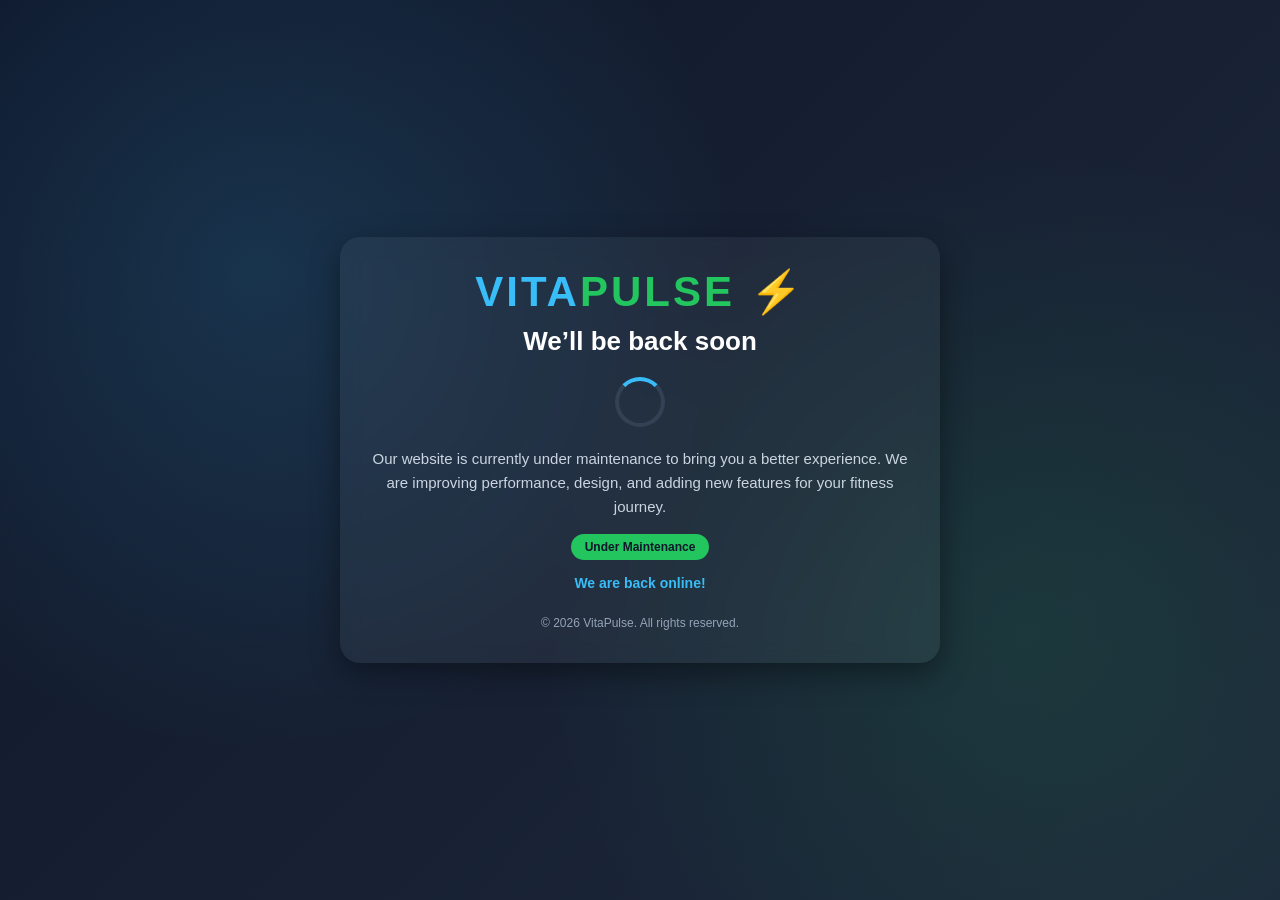
==== index.html @ 86f6414e "Rename testing.html to index.html" ====
<!DOCTYPE html>
<html lang="en">
<head>
  <meta charset="UTF-8" />
  <meta name="viewport" content="width=device-width, initial-scale=1.0" />
  <title>VitaPulse - Under Maintenance</title>

  <style>
    * {
      margin: 0;
      padding: 0;
      box-sizing: border-box;
    }

    body {
      font-family: Arial, sans-serif;
      background: linear-gradient(135deg, #0f172a, #1e293b);
      color: #ffffff;
      display: flex;
      justify-content: center;
      align-items: center;
      height: 100vh;
      text-align: center;
      overflow: hidden;
      position: relative;
    }

    /* Soft glowing background effect */
    body::before {
      content: "";
      position: absolute;
      inset: 0;
      background: radial-gradient(circle at 20% 30%, rgba(56,189,248,0.15), transparent 40%),
                  radial-gradient(circle at 80% 70%, rgba(34,197,94,0.12), transparent 40%);
      animation: moveGlow 8s ease-in-out infinite alternate;
      z-index: 0;
    }

    @keyframes moveGlow {
      from { transform: scale(1); }
      to { transform: scale(1.2); }
    }

    .container {
      position: relative;
      z-index: 1;
      max-width: 600px;
      padding: 30px;
      background: rgba(255, 255, 255, 0.05);
      border-radius: 20px;
      box-shadow: 0 10px 30px rgba(0,0,0,0.4);
      backdrop-filter: blur(10px);
    }

    .logo {
      font-size: 42px;
      font-weight: 800;
      margin-bottom: 10px;
      color: #38bdf8;
      letter-spacing: 3px;
      text-transform: uppercase;
    }

    .logo span {
      color: #22c55e;
    }

    h1 {
      font-size: 26px;
      margin-bottom: 10px;
    }

    p {
      font-size: 15px;
      color: #cbd5e1;
      line-height: 1.6;
      margin-top: 10px;
    }

    .loader {
      margin: 20px auto;
      border: 4px solid #334155;
      border-top: 4px solid #38bdf8;
      border-radius: 50%;
      width: 50px;
      height: 50px;
      animation: spin 1s linear infinite;
    }

    @keyframes spin {
      0% { transform: rotate(0deg); }
      100% { transform: rotate(360deg); }
    }

    .badge {
      display: inline-block;
      margin-top: 15px;
      padding: 6px 14px;
      background: #22c55e;
      border-radius: 20px;
      font-size: 12px;
      color: #0f172a;
      font-weight: bold;
    }

    #countdown {
      margin-top: 12px;
      color: #38bdf8;
      font-weight: bold;
      font-size: 14px;
    }

    .footer {
      margin-top: 20px;
      font-size: 12px;
      color: #94a3b8;
    }

    /* Mobile responsive */
    @media (max-width: 600px) {
      .container {
        margin: 20px;
        padding: 20px;
      }

      h1 {
        font-size: 20px;
      }

      .logo {
        font-size: 34px;
      }
    }
  </style>
</head>

<body>

  <div class="container">

    <div class="logo">Vita<span>Pulse</span> ⚡</div>

    <h1>We’ll be back soon</h1>

    <div class="loader"></div>

    <p>
      Our website is currently under maintenance to bring you a better experience.
      We are improving performance, design, and adding new features for your fitness journey.
    </p>

    <div class="badge">Under Maintenance</div>

    <p id="countdown"></p>

    <p class="footer">
      © 2026 VitaPulse. All rights reserved.
    </p>

  </div>

  <script>
    // Countdown (change date if needed)
    const targetDate = new Date("2026-05-01T00:00:00").getTime();

    const countdown = setInterval(() => {
      const now = new Date().getTime();
      const diff = targetDate - now;

      const days = Math.floor(diff / (1000 * 60 * 60 * 24));
      const hours = Math.floor((diff % (1000 * 60 * 60 * 24)) / (1000*60*60));
      const mins = Math.floor((diff % (1000 * 60 * 60)) / (1000*60));

      if (diff > 0) {
        document.getElementById("countdown").innerHTML =
          `Back in ${days}d ${hours}h ${mins}m`;
      } else {
        document.getElementById("countdown").innerHTML =
          "We are back online!";
        clearInterval(countdown);
      }
    }, 1000);
  </script>

</body>
</html>
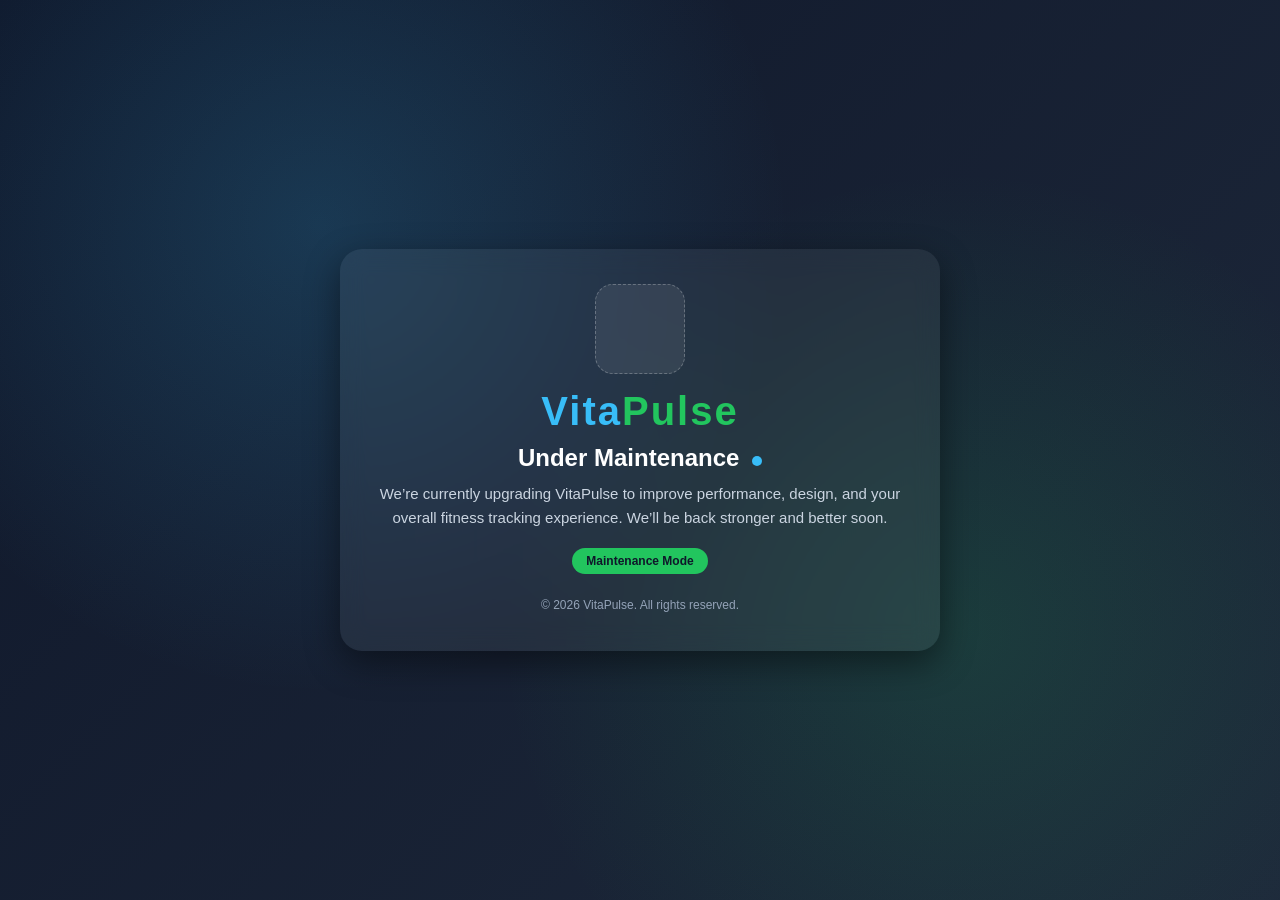
==== commit 2720584a: "Update index.html" ====
--- a/index.html
+++ b/index.html
@@ -25,18 +25,18 @@
       position: relative;
     }
 
-    /* Soft glowing background effect */
+    /* Background glow */
     body::before {
       content: "";
       position: absolute;
       inset: 0;
-      background: radial-gradient(circle at 20% 30%, rgba(56,189,248,0.15), transparent 40%),
-                  radial-gradient(circle at 80% 70%, rgba(34,197,94,0.12), transparent 40%);
-      animation: moveGlow 8s ease-in-out infinite alternate;
+      background: radial-gradient(circle at 25% 25%, rgba(56,189,248,0.18), transparent 40%),
+                  radial-gradient(circle at 75% 70%, rgba(34,197,94,0.15), transparent 40%);
+      animation: glowMove 10s ease-in-out infinite alternate;
       z-index: 0;
     }
 
-    @keyframes moveGlow {
+    @keyframes glowMove {
       from { transform: scale(1); }
       to { transform: scale(1.2); }
     }
@@ -45,28 +45,47 @@
       position: relative;
       z-index: 1;
       max-width: 600px;
-      padding: 30px;
-      background: rgba(255, 255, 255, 0.05);
-      border-radius: 20px;
-      box-shadow: 0 10px 30px rgba(0,0,0,0.4);
-      backdrop-filter: blur(10px);
+      padding: 35px;
+      background: rgba(255, 255, 255, 0.06);
+      border-radius: 22px;
+      box-shadow: 0 12px 35px rgba(0,0,0,0.45);
+      backdrop-filter: blur(12px);
     }
 
-    .logo {
-      font-size: 42px;
-      font-weight: 800;
-      margin-bottom: 10px;
-      color: #38bdf8;
-      letter-spacing: 3px;
-      text-transform: uppercase;
+    /* Logo area */
+    .logo-box {
+      width: 90px;
+      height: 90px;
+      margin: 0 auto 15px;
+      border-radius: 18px;
+      background: rgba(255,255,255,0.08);
+      border: 1px dashed rgba(255,255,255,0.25);
+      display: flex;
+      align-items: center;
+      justify-content: center;
+      overflow: hidden;
     }
 
-    .logo span {
+    .logo-box img {
+      width: 100%;
+      height: 100%;
+      object-fit: cover;
+    }
+
+    .logo-text {
+      font-size: 40px;
+      font-weight: 800;
+      color: #38bdf8;
+      letter-spacing: 2px;
+      margin-bottom: 10px;
+    }
+
+    .logo-text span {
       color: #22c55e;
     }
 
     h1 {
-      font-size: 26px;
+      font-size: 24px;
       margin-bottom: 10px;
     }
 
@@ -77,24 +96,9 @@
       margin-top: 10px;
     }
 
-    .loader {
-      margin: 20px auto;
-      border: 4px solid #334155;
-      border-top: 4px solid #38bdf8;
-      border-radius: 50%;
-      width: 50px;
-      height: 50px;
-      animation: spin 1s linear infinite;
-    }
-
-    @keyframes spin {
-      0% { transform: rotate(0deg); }
-      100% { transform: rotate(360deg); }
-    }
-
     .badge {
       display: inline-block;
-      margin-top: 15px;
+      margin-top: 18px;
       padding: 6px 14px;
       background: #22c55e;
       border-radius: 20px;
@@ -103,32 +107,41 @@
       font-weight: bold;
     }
 
-    #countdown {
-      margin-top: 12px;
-      color: #38bdf8;
-      font-weight: bold;
-      font-size: 14px;
-    }
-
     .footer {
-      margin-top: 20px;
+      margin-top: 22px;
       font-size: 12px;
       color: #94a3b8;
     }
 
-    /* Mobile responsive */
+    /* Optional pulse animation */
+    .pulse {
+      width: 10px;
+      height: 10px;
+      background: #38bdf8;
+      border-radius: 50%;
+      display: inline-block;
+      margin-left: 6px;
+      animation: pulse 1.5s infinite;
+    }
+
+    @keyframes pulse {
+      0% { transform: scale(1); opacity: 1; }
+      50% { transform: scale(1.8); opacity: 0.5; }
+      100% { transform: scale(1); opacity: 1; }
+    }
+
     @media (max-width: 600px) {
       .container {
         margin: 20px;
-        padding: 20px;
+        padding: 25px;
       }
 
       h1 {
         font-size: 20px;
       }
 
-      .logo {
-        font-size: 34px;
+      .logo-text {
+        font-size: 32px;
       }
     }
   </style>
@@ -138,20 +151,23 @@
 
   <div class="container">
 
-    <div class="logo">Vita<span>Pulse</span> ⚡</div>
+    <!-- LOGO AREA (replace src with your image) -->
+    <div class="logo-box">
+      <!-- Put your logo image here -->
+      <!-- Example: <img src="logo.png" alt="VitaPulse Logo"> -->
+    </div>
 
-    <h1>We’ll be back soon</h1>
+    <div class="logo-text">Vita<span>Pulse</span></div>
 
-    <div class="loader"></div>
+    <h1>Under Maintenance <span class="pulse"></span></h1>
 
     <p>
-      Our website is currently under maintenance to bring you a better experience.
-      We are improving performance, design, and adding new features for your fitness journey.
+      We’re currently upgrading VitaPulse to improve performance, design,
+      and your overall fitness tracking experience.
+      We’ll be back stronger and better soon.
     </p>
 
-    <div class="badge">Under Maintenance</div>
-
-    <p id="countdown"></p>
+    <div class="badge">Maintenance Mode</div>
 
     <p class="footer">
       © 2026 VitaPulse. All rights reserved.
@@ -159,28 +175,5 @@
 
   </div>
 
-  <script>
-    // Countdown (change date if needed)
-    const targetDate = new Date("2026-05-01T00:00:00").getTime();
-
-    const countdown = setInterval(() => {
-      const now = new Date().getTime();
-      const diff = targetDate - now;
-
-      const days = Math.floor(diff / (1000 * 60 * 60 * 24));
-      const hours = Math.floor((diff % (1000 * 60 * 60 * 24)) / (1000*60*60));
-      const mins = Math.floor((diff % (1000 * 60 * 60)) / (1000*60));
-
-      if (diff > 0) {
-        document.getElementById("countdown").innerHTML =
-          `Back in ${days}d ${hours}h ${mins}m`;
-      } else {
-        document.getElementById("countdown").innerHTML =
-          "We are back online!";
-        clearInterval(countdown);
-      }
-    }, 1000);
-  </script>
-
 </body>
 </html>
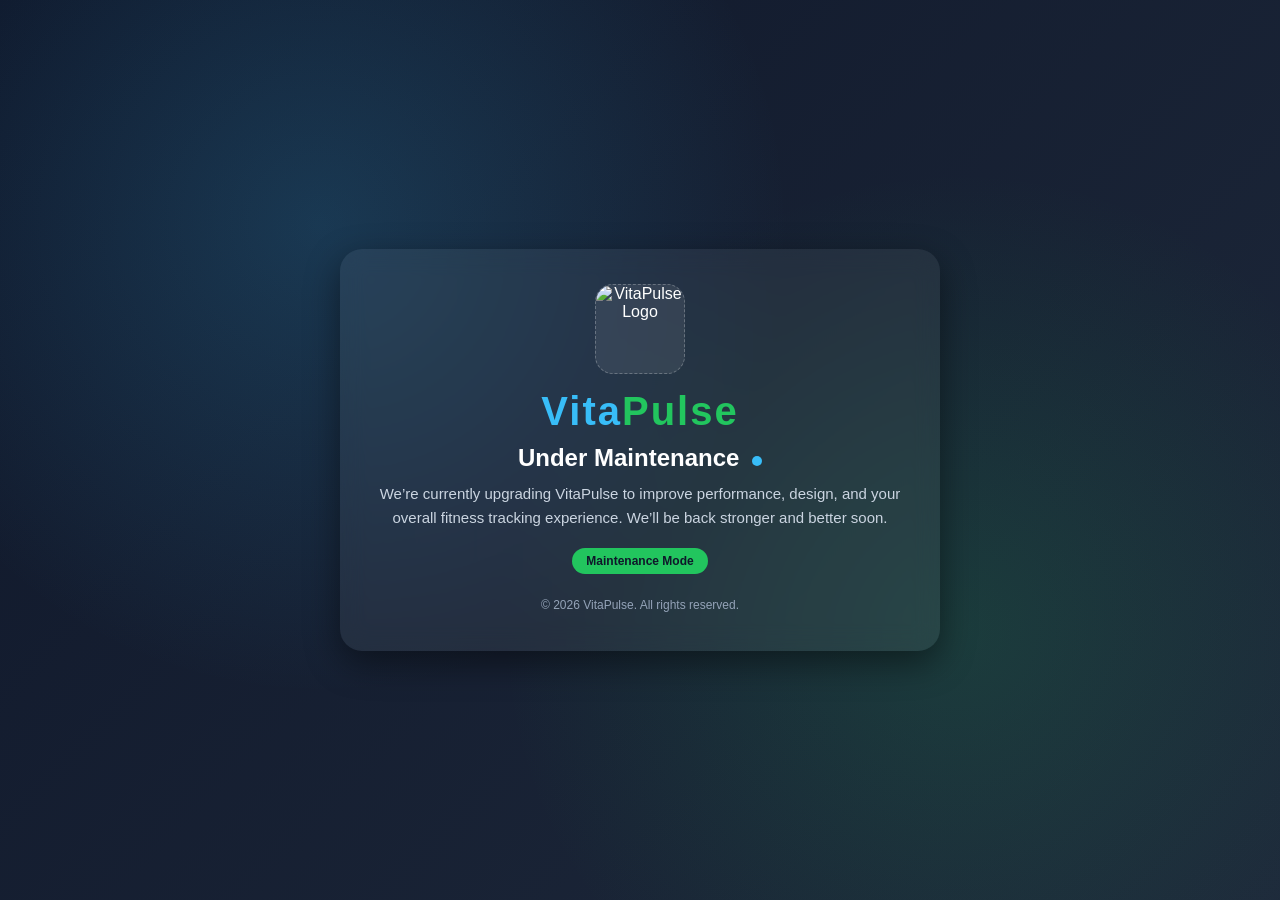
==== commit da431cb2: "Update index.html" ====
--- a/index.html
+++ b/index.html
@@ -151,12 +151,9 @@
 
   <div class="container">
 
-    <!-- LOGO AREA (replace src with your image) -->
-    <div class="logo-box">
-      <!-- Put your logo image here -->
-      <!-- Example: <img src="logo.png" alt="VitaPulse Logo"> -->
-    </div>
-
+<div class="logo-box">
+  <img src="" alt="VitaPulse Logo">
+</div>
     <div class="logo-text">Vita<span>Pulse</span></div>
 
     <h1>Under Maintenance <span class="pulse"></span></h1>
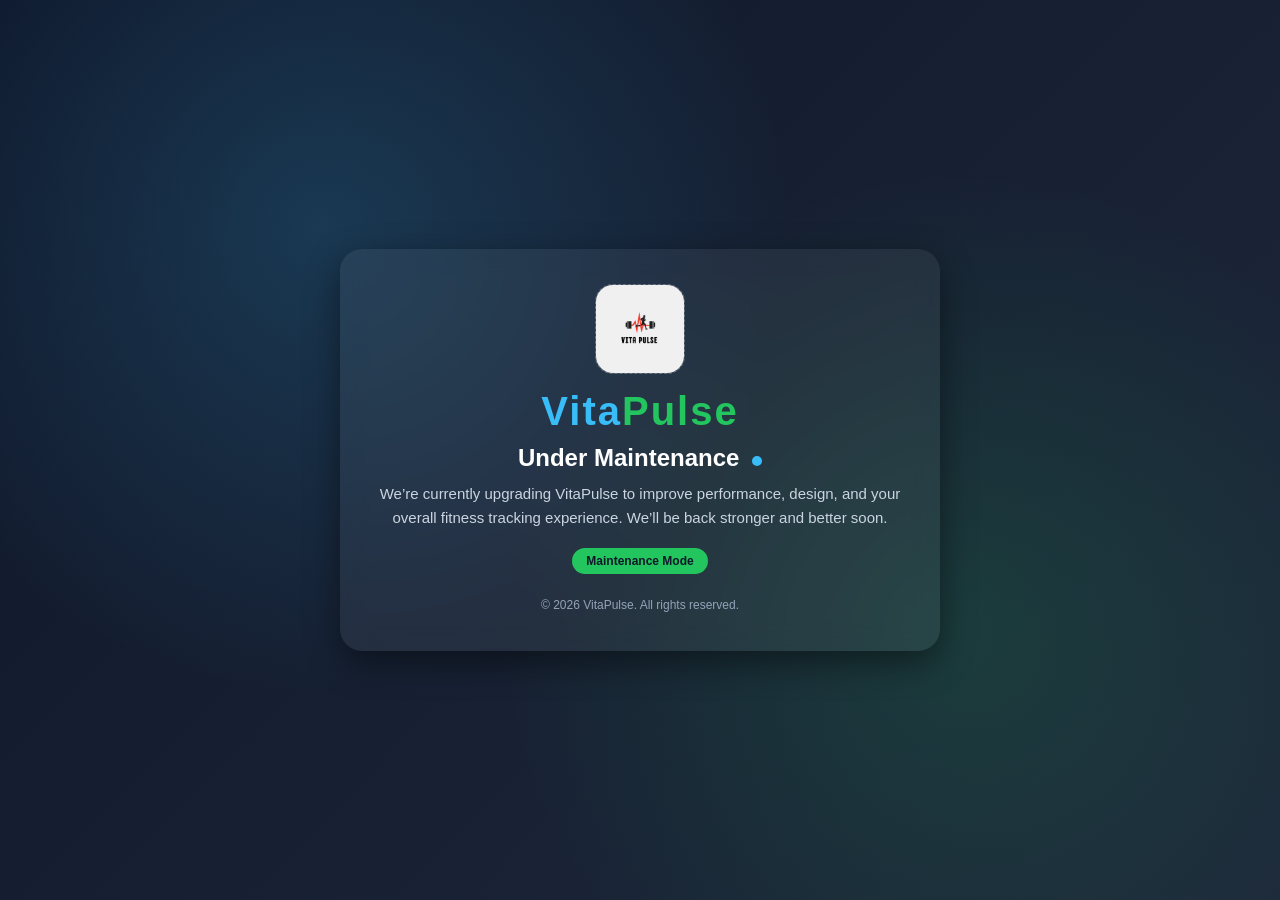
==== commit 2178157b: "Update index.html" ====
--- a/index.html
+++ b/index.html
@@ -152,7 +152,7 @@
   <div class="container">
 
 <div class="logo-box">
-  <img src="" alt="VitaPulse Logo">
+  <img src="Vita pulse.png" alt="VitaPulse Logo">
 </div>
     <div class="logo-text">Vita<span>Pulse</span></div>
 
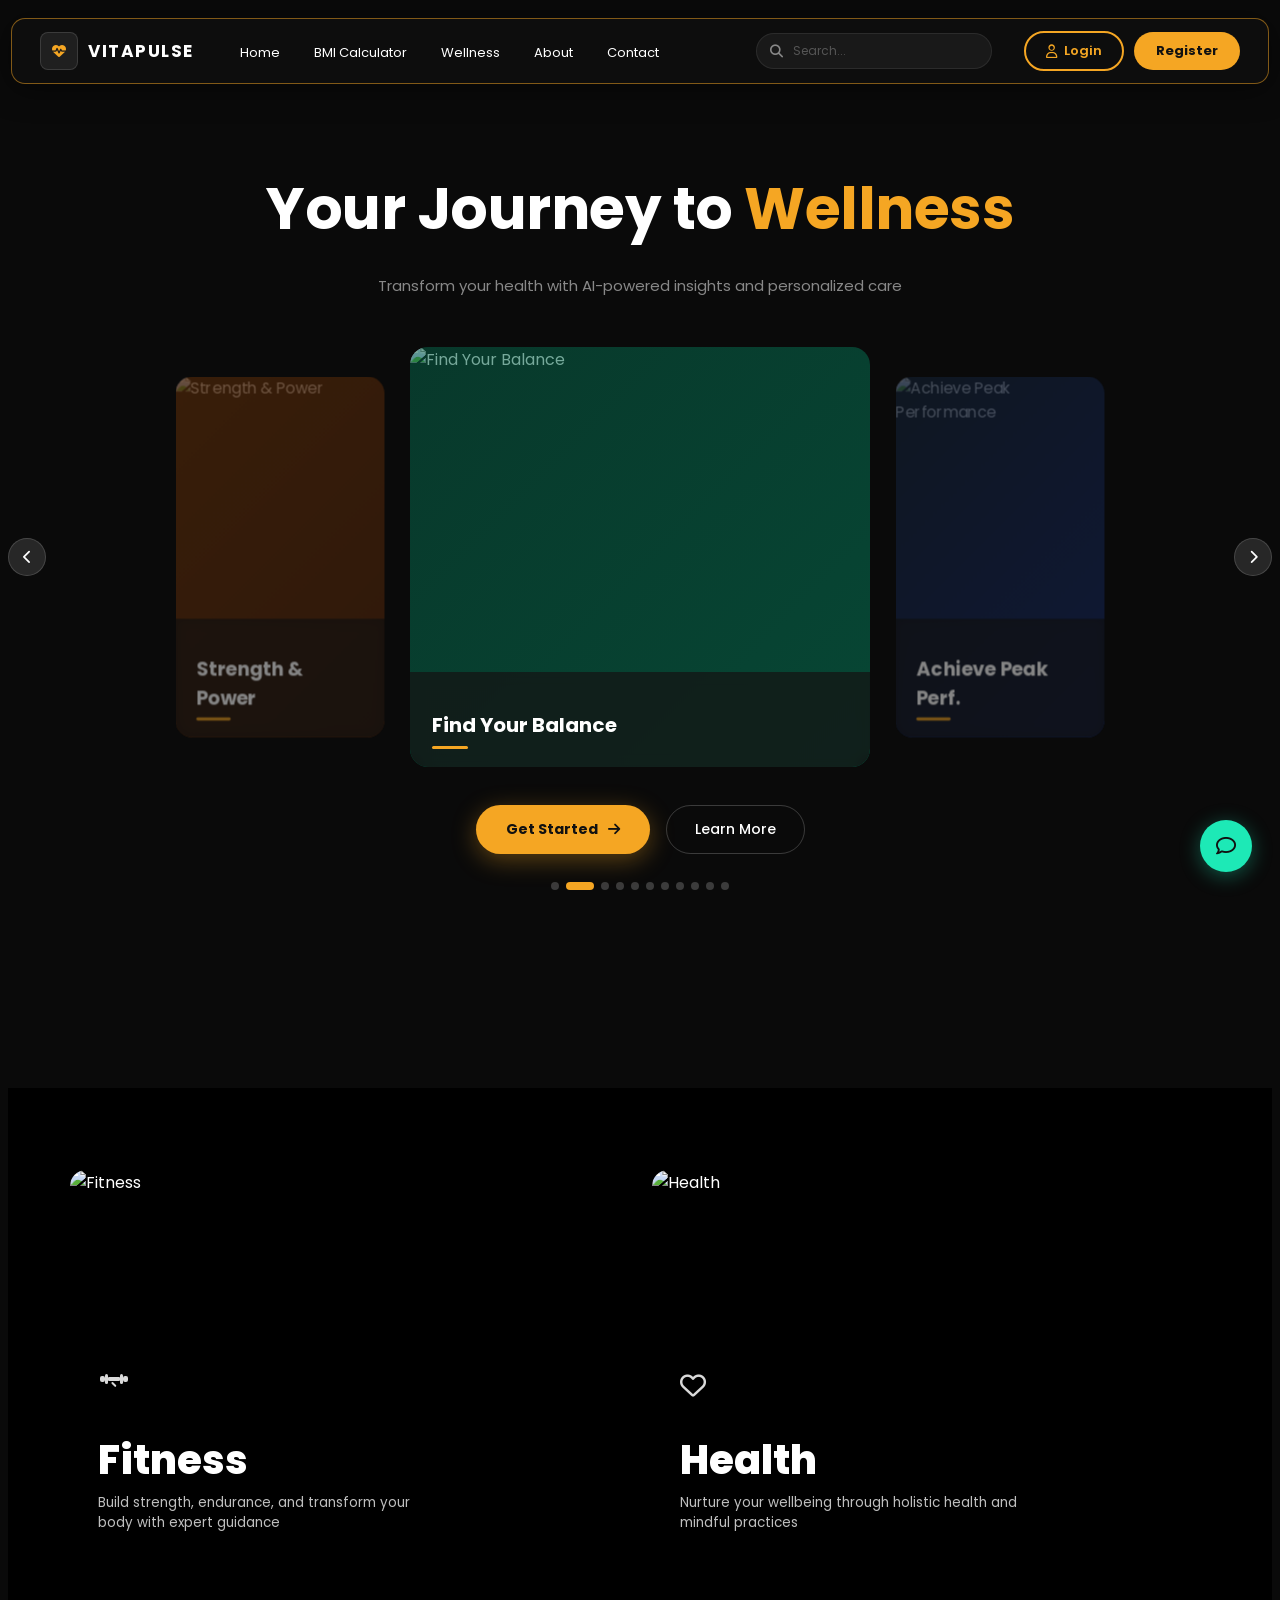
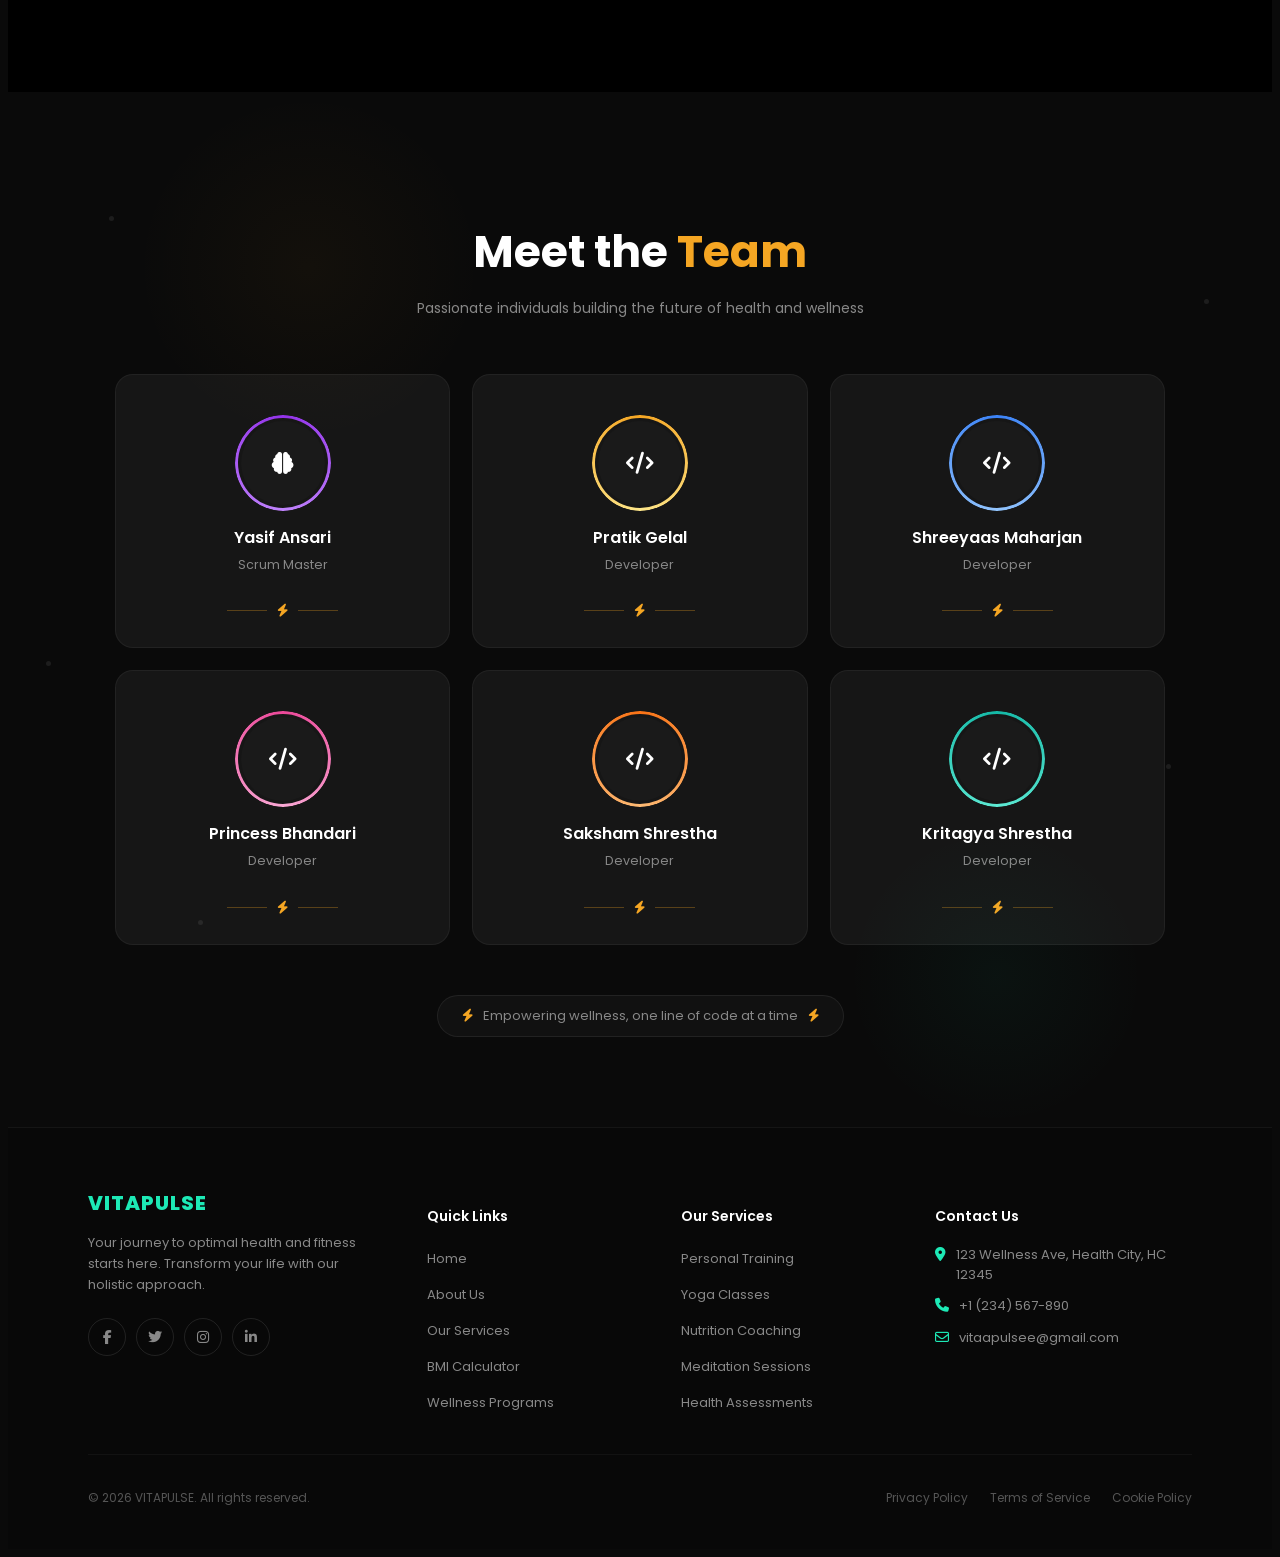
==== commit 40b373f7: "Add files via upload front end" ====
--- a/index.html
+++ b/index.html
@@ -1,176 +1,1677 @@
 <!DOCTYPE html>
 <html lang="en">
+
 <head>
-  <meta charset="UTF-8" />
-  <meta name="viewport" content="width=device-width, initial-scale=1.0" />
-  <title>VitaPulse - Under Maintenance</title>
-
-  <style>
-    * {
-      margin: 0;
-      padding: 0;
-      box-sizing: border-box;
-    }
-
-    body {
-      font-family: Arial, sans-serif;
-      background: linear-gradient(135deg, #0f172a, #1e293b);
-      color: #ffffff;
-      display: flex;
-      justify-content: center;
-      align-items: center;
-      height: 100vh;
-      text-align: center;
-      overflow: hidden;
-      position: relative;
-    }
-
-    /* Background glow */
-    body::before {
-      content: "";
-      position: absolute;
-      inset: 0;
-      background: radial-gradient(circle at 25% 25%, rgba(56,189,248,0.18), transparent 40%),
-                  radial-gradient(circle at 75% 70%, rgba(34,197,94,0.15), transparent 40%);
-      animation: glowMove 10s ease-in-out infinite alternate;
-      z-index: 0;
-    }
-
-    @keyframes glowMove {
-      from { transform: scale(1); }
-      to { transform: scale(1.2); }
-    }
-
-    .container {
-      position: relative;
-      z-index: 1;
-      max-width: 600px;
-      padding: 35px;
-      background: rgba(255, 255, 255, 0.06);
-      border-radius: 22px;
-      box-shadow: 0 12px 35px rgba(0,0,0,0.45);
-      backdrop-filter: blur(12px);
-    }
-
-    /* Logo area */
-    .logo-box {
-      width: 90px;
-      height: 90px;
-      margin: 0 auto 15px;
-      border-radius: 18px;
-      background: rgba(255,255,255,0.08);
-      border: 1px dashed rgba(255,255,255,0.25);
-      display: flex;
-      align-items: center;
-      justify-content: center;
-      overflow: hidden;
-    }
-
-    .logo-box img {
-      width: 100%;
-      height: 100%;
-      object-fit: cover;
-    }
-
-    .logo-text {
-      font-size: 40px;
-      font-weight: 800;
-      color: #38bdf8;
-      letter-spacing: 2px;
-      margin-bottom: 10px;
-    }
-
-    .logo-text span {
-      color: #22c55e;
-    }
-
-    h1 {
-      font-size: 24px;
-      margin-bottom: 10px;
-    }
-
-    p {
-      font-size: 15px;
-      color: #cbd5e1;
-      line-height: 1.6;
-      margin-top: 10px;
-    }
-
-    .badge {
-      display: inline-block;
-      margin-top: 18px;
-      padding: 6px 14px;
-      background: #22c55e;
-      border-radius: 20px;
-      font-size: 12px;
-      color: #0f172a;
-      font-weight: bold;
-    }
-
-    .footer {
-      margin-top: 22px;
-      font-size: 12px;
-      color: #94a3b8;
-    }
-
-    /* Optional pulse animation */
-    .pulse {
-      width: 10px;
-      height: 10px;
-      background: #38bdf8;
-      border-radius: 50%;
-      display: inline-block;
-      margin-left: 6px;
-      animation: pulse 1.5s infinite;
-    }
-
-    @keyframes pulse {
-      0% { transform: scale(1); opacity: 1; }
-      50% { transform: scale(1.8); opacity: 0.5; }
-      100% { transform: scale(1); opacity: 1; }
-    }
-
-    @media (max-width: 600px) {
-      .container {
-        margin: 20px;
-        padding: 25px;
-      }
-
-      h1 {
-        font-size: 20px;
-      }
-
-      .logo-text {
-        font-size: 32px;
-      }
-    }
-  </style>
+    <meta charset="UTF-8">
+    <meta name="viewport" content="width=device-width, initial-scale=1.0">
+    <title>VitaPulse - Your Journey to Wellness</title>
+
+    <link rel="preconnect" href="https://fonts.googleapis.com">
+    <link rel="preconnect" href="https://fonts.gstatic.com" crossorigin>
+    <link
+        href="https://fonts.googleapis.com/css2?family=Playfair+Display:ital,wght@0,700;1,400&family=Poppins:wght@300;400;500;600;700&display=swap"
+        rel="stylesheet">
+
+    <link rel="stylesheet" href="https://cdnjs.cloudflare.com/ajax/libs/font-awesome/6.4.0/css/all.min.css">
+
+    <link rel="stylesheet" href="style.css">
+
+    <style>
+        /* ==========================================
+           HOME PAGE – SPECIFIC STYLES
+           All home-page-only styles are scoped here
+           so they don't bleed into login/register.
+           ========================================== */
+
+        /* ---------- CSS CUSTOM PROPERTIES ---------- */
+        :root {
+            --bg-primary: #0a0a0a;
+            --bg-secondary: #111111;
+            --bg-card: #161616;
+            --bg-card-hover: #1c1c1c;
+            --accent-gold: #f5a623;
+            --accent-gold-dark: #e08c00;
+            --accent-teal: #1de9b6;
+            --text-primary: #ffffff;
+            --text-muted: #888888;
+            --text-dim: #555555;
+            --border-subtle: rgba(255, 255, 255, 0.06);
+            --nav-border: rgba(245, 166, 35, 0.5);
+            --radius-card: 18px;
+            --radius-btn: 50px;
+        }
+
+        /* ---------- GLOBAL RESET FOR HOME ---------- */
+        html {
+            scroll-behavior: smooth;
+        }
+
+        body.home-body {
+            background-color: var(--bg-primary);
+            color: var(--text-primary);
+            font-family: 'Poppins', sans-serif;
+            overflow-x: hidden;
+        }
+
+        /* ==========================================
+           NAVBAR
+           Fixed top navigation with golden border
+           ========================================== */
+        .navbar {
+            position: fixed;
+            top: 18px;
+            left: 50%;
+            transform: translateX(-50%);
+            width: calc(100% - 80px);
+            max-width: 1300px;
+            background: rgba(15, 15, 15, 0.92);
+            backdrop-filter: blur(14px);
+            -webkit-backdrop-filter: blur(14px);
+            border: 1px solid var(--nav-border);
+            border-radius: 14px;
+            padding: 12px 28px;
+            display: flex;
+            align-items: center;
+            gap: 32px;
+            z-index: 1000;
+            box-shadow: 0 4px 30px rgba(0, 0, 0, 0.5);
+        }
+
+        /* Brand logo block */
+        .nav-brand {
+            display: flex;
+            align-items: center;
+            gap: 10px;
+            text-decoration: none;
+            color: var(--text-primary);
+            flex-shrink: 0;
+        }
+
+        /* Small square logo icon */
+        .nav-logo-icon {
+            width: 36px;
+            height: 36px;
+            background: rgba(255, 255, 255, 0.08);
+            border: 1px solid rgba(255, 255, 255, 0.12);
+            border-radius: 8px;
+            display: flex;
+            align-items: center;
+            justify-content: center;
+            font-size: 14px;
+            color: var(--accent-gold);
+        }
+
+        .nav-brand-name {
+            font-size: 17px;
+            font-weight: 700;
+            letter-spacing: 1.5px;
+            text-transform: uppercase;
+        }
+
+        /* Navigation links list */
+        .nav-links {
+            display: flex;
+            align-items: center;
+            gap: 6px;
+            list-style: none;
+            margin: 0;
+            padding: 0;
+            flex: 1;
+        }
+
+        .nav-links a {
+            color: var(--text-primary);
+            text-decoration: none;
+            font-size: 13px;
+            font-weight: 400;
+            padding: 7px 14px;
+            border-radius: 8px;
+            transition: background 0.2s ease, color 0.2s ease;
+            white-space: nowrap;
+        }
+
+        .nav-links a:hover {
+            background: rgba(255, 255, 255, 0.06);
+        }
+
+        .nav-links a.active {
+            color: var(--text-primary);
+        }
+
+        /* Search bar in navbar */
+        .nav-search {
+            position: relative;
+            flex-shrink: 0;
+        }
+
+        .nav-search i {
+            position: absolute;
+            left: 14px;
+            top: 50%;
+            transform: translateY(-50%);
+            color: var(--text-muted);
+            font-size: 13px;
+        }
+
+        .nav-search input {
+            background: rgba(255, 255, 255, 0.05);
+            border: 1px solid rgba(255, 255, 255, 0.08);
+            border-radius: 50px;
+            padding: 8px 18px 8px 36px;
+            color: var(--text-primary);
+            font-size: 12px;
+            font-family: 'Poppins', sans-serif;
+            width: 180px;
+            outline: none;
+            transition: border-color 0.2s ease;
+        }
+
+        .nav-search input::placeholder {
+            color: var(--text-dim);
+        }
+
+        .nav-search input:focus {
+            border-color: rgba(255, 255, 255, 0.2);
+        }
+
+        /* Right-side auth buttons group */
+        .nav-actions {
+            display: flex;
+            align-items: center;
+            gap: 10px;
+            flex-shrink: 0;
+        }
+
+        /* Login button - outlined gold style */
+        .btn-login {
+            display: flex;
+            align-items: center;
+            gap: 7px;
+            background: transparent;
+            border: 2px solid var(--accent-gold);
+            color: var(--accent-gold);
+            padding: 8px 20px;
+            border-radius: var(--radius-btn);
+            font-size: 13px;
+            font-weight: 600;
+            text-decoration: none;
+            font-family: 'Poppins', sans-serif;
+            transition: background 0.2s ease, color 0.2s ease;
+            cursor: pointer;
+        }
+
+        .btn-login:hover {
+            background: rgba(245, 166, 35, 0.1);
+        }
+
+        /* Register button - solid gold fill */
+        .btn-register {
+            display: flex;
+            align-items: center;
+            background: var(--accent-gold);
+            color: #111111;
+            padding: 9px 22px;
+            border-radius: var(--radius-btn);
+            font-size: 13px;
+            font-weight: 700;
+            text-decoration: none;
+            transition: background 0.2s ease, transform 0.15s ease;
+        }
+
+        .btn-register:hover {
+            background: #f0b030;
+            transform: scale(1.03);
+        }
+
+        /* User avatar circle icon */
+        .nav-avatar {
+            width: 36px;
+            height: 36px;
+            border-radius: 50%;
+            border: 2px solid var(--accent-gold);
+            display: flex;
+            align-items: center;
+            justify-content: center;
+            color: var(--accent-gold);
+            font-size: 15px;
+            cursor: pointer;
+            transition: background 0.2s ease;
+        }
+
+        .nav-avatar:hover {
+            background: rgba(245, 166, 35, 0.1);
+        }
+
+        /* ==========================================
+           HERO SECTION
+           Full-viewport-height area with big
+           headline + 3-card carousel
+           ========================================== */
+        .hero-section {
+            min-height: 100vh;
+            display: flex;
+            flex-direction: column;
+            align-items: center;
+            padding-top: 120px;
+            padding-bottom: 60px;
+            background: var(--bg-primary);
+            position: relative;
+        }
+
+        /* Hero headline text block */
+        .hero-title {
+            font-size: clamp(36px, 5vw, 58px);
+            font-weight: 700;
+            text-align: center;
+            line-height: 1.15;
+            margin-bottom: 16px;
+            letter-spacing: -0.5px;
+        }
+
+        /* "Wellness" word in golden colour */
+        .hero-title .highlight {
+            color: var(--accent-gold);
+        }
+
+        .hero-subtitle {
+            font-size: 15px;
+            color: var(--text-muted);
+            text-align: center;
+            margin-bottom: 50px;
+            font-weight: 400;
+        }
+
+        /* ---- CAROUSEL WRAPPER ---- */
+        .carousel-wrapper {
+            width: 100%;
+            max-width: 1300px;
+            position: relative;
+            display: flex;
+            align-items: center;
+            justify-content: center;
+            padding: 0 20px;
+            overflow: hidden;
+        }
+
+        /* The sliding track holding all cards */
+        .carousel-track {
+            display: flex;
+            align-items: center;
+            gap: 20px;
+            transition: transform 0.5s cubic-bezier(0.25, 0.46, 0.45, 0.94);
+            width: 100%;
+            justify-content: center;
+        }
+
+        /* Individual carousel slide card */
+        .carousel-card {
+            position: relative;
+            border-radius: var(--radius-card);
+            overflow: hidden;
+            cursor: pointer;
+            transition: transform 0.4s ease, box-shadow 0.4s ease, opacity 0.4s ease;
+            flex-shrink: 0;
+        }
+
+        /* Active/centre card – large */
+        .carousel-card.active {
+            width: 460px;
+            height: 420px;
+            opacity: 1;
+            transform: scale(1);
+            z-index: 3;
+        }
+
+        /* Side cards – smaller and dimmed */
+        .carousel-card.side {
+            width: 220px;
+            height: 380px;
+            opacity: 0.5;
+            transform: scale(0.95);
+            z-index: 1;
+        }
+
+        /* Card background image fills the whole card */
+        .carousel-card img {
+            width: 100%;
+            height: 100%;
+            object-fit: cover;
+            display: block;
+        }
+
+        /* Colour tint overlay on each card (each slide has its own tint) */
+        .carousel-card .card-overlay {
+            position: absolute;
+            inset: 0;
+            opacity: 0.55;
+        }
+
+        /* Bottom caption bar on each slide */
+        .carousel-card .card-caption {
+            position: absolute;
+            bottom: 0;
+            left: 0;
+            right: 0;
+            background: rgba(20, 20, 20, 0.75);
+            backdrop-filter: blur(6px);
+            padding: 18px 22px;
+            border-radius: 0 0 var(--radius-card) var(--radius-card);
+        }
+
+        .carousel-card .card-caption h3 {
+            font-size: 20px;
+            font-weight: 700;
+            margin-bottom: 6px;
+        }
+
+        /* Gold underline accent beneath caption title */
+        .caption-accent {
+            width: 36px;
+            height: 3px;
+            background: var(--accent-gold);
+            border-radius: 2px;
+        }
+
+        /* Carousel prev/next arrow buttons */
+        .carousel-btn {
+            position: absolute;
+            top: 50%;
+            transform: translateY(-50%);
+            width: 38px;
+            height: 38px;
+            background: rgba(255, 255, 255, 0.12);
+            border: 1px solid rgba(255, 255, 255, 0.15);
+            border-radius: 50%;
+            display: flex;
+            align-items: center;
+            justify-content: center;
+            cursor: pointer;
+            color: #fff;
+            font-size: 14px;
+            z-index: 10;
+            transition: background 0.2s ease;
+        }
+
+        .carousel-btn:hover {
+            background: rgba(255, 255, 255, 0.22);
+        }
+
+        /* Left arrow positioned over left side-card */
+        .carousel-btn.prev {
+            left: 20px;
+        }
+
+        /* Right arrow positioned over right side-card */
+        .carousel-btn.next {
+            right: 20px;
+        }
+
+        /* CTA buttons below carousel */
+        .hero-cta {
+            display: flex;
+            gap: 16px;
+            margin-top: 38px;
+            align-items: center;
+        }
+
+        /* Primary gold CTA */
+        .btn-get-started {
+            display: flex;
+            align-items: center;
+            gap: 10px;
+            background: var(--accent-gold);
+            color: #111;
+            padding: 14px 30px;
+            border-radius: var(--radius-btn);
+            font-size: 14px;
+            font-weight: 700;
+            text-decoration: none;
+            font-family: 'Poppins', sans-serif;
+            transition: background 0.2s ease, transform 0.15s ease;
+            box-shadow: 0 6px 24px rgba(245, 166, 35, 0.35);
+        }
+
+        .btn-get-started:hover {
+            background: #f0b030;
+            transform: translateY(-2px);
+        }
+
+        /* Secondary outlined CTA */
+        .btn-learn-more {
+            display: flex;
+            align-items: center;
+            gap: 10px;
+            background: transparent;
+            color: var(--text-primary);
+            padding: 13px 28px;
+            border-radius: var(--radius-btn);
+            border: 1px solid rgba(255, 255, 255, 0.2);
+            font-size: 14px;
+            font-weight: 500;
+            text-decoration: none;
+            transition: border-color 0.2s ease, background 0.2s ease;
+        }
+
+        .btn-learn-more:hover {
+            border-color: rgba(255, 255, 255, 0.4);
+            background: rgba(255, 255, 255, 0.04);
+        }
+
+        /* Carousel dot indicator row */
+        .carousel-dots {
+            display: flex;
+            gap: 7px;
+            margin-top: 28px;
+            align-items: center;
+            justify-content: center;
+        }
+
+        .dot {
+            width: 8px;
+            height: 8px;
+            border-radius: 50%;
+            background: rgba(255, 255, 255, 0.2);
+            cursor: pointer;
+            transition: background 0.3s ease, width 0.3s ease;
+        }
+
+        /* Active dot is wider and golden */
+        .dot.active {
+            background: var(--accent-gold);
+            width: 28px;
+            border-radius: 4px;
+        }
+
+        /* ==========================================
+           CATEGORY CARDS SECTION
+           Two large image cards: Fitness & Health
+           ========================================== */
+        .category-section {
+            padding: 80px 60px;
+            background: #000000;
+        }
+
+        .category-grid {
+            display: grid;
+            grid-template-columns: 1fr 1fr;
+            gap: 20px;
+            max-width: 1200px;
+            margin: 0 auto;
+        }
+
+        /* Each category card is a tall image with overlay text */
+        .category-card {
+            position: relative;
+            border-radius: var(--radius-card);
+            overflow: hidden;
+            height: 440px;
+            cursor: pointer;
+        }
+
+        .category-card img {
+            width: 100%;
+            height: 100%;
+            object-fit: cover;
+            transition: transform 0.5s ease;
+        }
+
+        .category-card:hover img {
+            transform: scale(1.04);
+        }
+
+        /* Dark gradient overlay at the bottom of each card */
+        .category-card .cat-overlay {
+            position: absolute;
+            inset: 0;
+            background: linear-gradient(to top, rgba(0, 0, 0, 0.75) 0%, transparent 55%);
+        }
+
+        /* Text block at bottom of category card */
+        .cat-content {
+            position: absolute;
+            bottom: 28px;
+            left: 28px;
+            right: 28px;
+        }
+
+        /* Icon above the category title */
+        .cat-icon {
+            font-size: 26px;
+            color: rgba(255, 255, 255, 0.85);
+            margin-bottom: 10px;
+            display: block;
+        }
+
+        .cat-content h2 {
+            font-size: 40px;
+            font-weight: 800;
+            margin-bottom: 8px;
+            line-height: 1;
+        }
+
+        .cat-content p {
+            font-size: 13.5px;
+            color: rgba(255, 255, 255, 0.75);
+            line-height: 1.5;
+            max-width: 340px;
+        }
+
+        /* ==========================================
+           TEAM SECTION
+           6-member grid with avatar circles
+           ========================================== */
+        .team-section {
+            padding: 90px 60px;
+            background: var(--bg-primary);
+            text-align: center;
+            position: relative;
+            overflow: hidden;
+        }
+
+        /* Decorative floating dots in background */
+        .team-section::before {
+            content: '';
+            position: absolute;
+            width: 350px;
+            height: 350px;
+            background: radial-gradient(circle, rgba(245, 166, 35, 0.04) 0%, transparent 70%);
+            top: 0;
+            left: 10%;
+            pointer-events: none;
+        }
+
+        .team-section::after {
+            content: '';
+            position: absolute;
+            width: 300px;
+            height: 300px;
+            background: radial-gradient(circle, rgba(29, 233, 182, 0.04) 0%, transparent 70%);
+            bottom: 0;
+            right: 10%;
+            pointer-events: none;
+        }
+
+        /* Section heading: "Meet the Team" */
+        .section-heading {
+            font-size: clamp(28px, 4vw, 44px);
+            font-weight: 700;
+            margin-bottom: 12px;
+        }
+
+        /* "Team" word in golden colour */
+        .section-heading .gold {
+            color: var(--accent-gold);
+        }
+
+        .section-subheading {
+            font-size: 14px;
+            color: var(--text-muted);
+            margin-bottom: 55px;
+        }
+
+        /* 3-column, 2-row grid for the 6 team cards */
+        .team-grid {
+            display: grid;
+            grid-template-columns: repeat(3, 1fr);
+            gap: 22px;
+            max-width: 1050px;
+            margin: 0 auto 50px;
+        }
+
+        /* Individual team member card */
+        .team-card {
+            background: var(--bg-card);
+            border: 1px solid rgba(255, 255, 255, 0.05);
+            border-radius: var(--radius-card);
+            padding: 40px 24px 30px;
+            display: flex;
+            flex-direction: column;
+            align-items: center;
+            gap: 14px;
+            transition: border-color 0.3s ease, transform 0.3s ease;
+        }
+
+        .team-card:hover {
+            border-color: rgba(245, 166, 35, 0.2);
+            transform: translateY(-4px);
+        }
+
+        /* Circular avatar with coloured gradient border */
+        .team-avatar {
+            width: 90px;
+            height: 90px;
+            border-radius: 50%;
+            display: flex;
+            align-items: center;
+            justify-content: center;
+            font-size: 22px;
+            color: var(--text-primary);
+            border: 3px solid transparent;
+            background-clip: padding-box;
+            position: relative;
+            flex-shrink: 0;
+        }
+
+        /* Gradient ring around avatar – created via pseudo-element */
+        .team-avatar::before {
+            content: '';
+            position: absolute;
+            inset: -3px;
+            border-radius: 50%;
+            padding: 3px;
+            background: var(--avatar-gradient, conic-gradient(#f5a623, #f5a623));
+            -webkit-mask: linear-gradient(#fff 0 0) content-box, linear-gradient(#fff 0 0);
+            mask: linear-gradient(#fff 0 0) content-box, linear-gradient(#fff 0 0);
+            -webkit-mask-composite: xor;
+            mask-composite: exclude;
+        }
+
+        /* Dark fill inside the avatar ring */
+        .team-avatar .avatar-inner {
+            width: 84px;
+            height: 84px;
+            border-radius: 50%;
+            background: #1a1a1a;
+            display: flex;
+            align-items: center;
+            justify-content: center;
+            font-size: 22px;
+        }
+
+        /* Each member gets a unique gradient ring colour */
+        .avatar-purple {
+            --avatar-gradient: conic-gradient(#9333ea, #c084fc, #9333ea);
+        }
+
+        .avatar-gold {
+            --avatar-gradient: conic-gradient(#f5a623, #fde68a, #f5a623);
+        }
+
+        .avatar-blue {
+            --avatar-gradient: conic-gradient(#3b82f6, #93c5fd, #3b82f6);
+        }
+
+        .avatar-pink {
+            --avatar-gradient: conic-gradient(#ec4899, #f9a8d4, #ec4899);
+        }
+
+        .avatar-orange {
+            --avatar-gradient: conic-gradient(#f97316, #fdba74, #f97316);
+        }
+
+        .avatar-teal {
+            --avatar-gradient: conic-gradient(#14b8a6, #5eead4, #14b8a6);
+        }
+
+        .team-card h3 {
+            font-size: 16px;
+            font-weight: 600;
+            margin: 0;
+        }
+
+        .team-card .role {
+            font-size: 12.5px;
+            color: var(--text-muted);
+            margin-top: -8px;
+        }
+
+        /* Gold bolt icon + decorative lines beneath name/role */
+        .team-bolt-row {
+            display: flex;
+            align-items: center;
+            gap: 10px;
+            margin-top: 4px;
+        }
+
+        .bolt-line {
+            height: 1px;
+            width: 40px;
+            background: rgba(245, 166, 35, 0.3);
+        }
+
+        .bolt-icon {
+            color: var(--accent-gold);
+            font-size: 13px;
+        }
+
+        /* Tagline pill beneath the team grid */
+        .team-tagline {
+            display: inline-flex;
+            align-items: center;
+            gap: 10px;
+            background: rgba(255, 255, 255, 0.03);
+            border: 1px solid rgba(255, 255, 255, 0.07);
+            border-radius: 50px;
+            padding: 10px 24px;
+            font-size: 13px;
+            color: var(--text-muted);
+        }
+
+        .team-tagline .bolt-accent {
+            color: var(--accent-gold);
+        }
+
+        /* Decorative floating dots scattered in team section */
+        .dot-scatter {
+            position: absolute;
+            width: 5px;
+            height: 5px;
+            border-radius: 50%;
+            background: rgba(255, 255, 255, 0.08);
+            pointer-events: none;
+        }
+
+        /* ==========================================
+           FOOTER
+           4-column layout with links & contact
+           ========================================== */
+        .footer {
+            background: #080808;
+            border-top: 1px solid rgba(255, 255, 255, 0.05);
+            padding: 60px 80px 30px;
+        }
+
+        .footer-grid {
+            display: grid;
+            grid-template-columns: 1.4fr 1fr 1fr 1.2fr;
+            gap: 40px;
+            max-width: 1200px;
+            margin: 0 auto 40px;
+        }
+
+        /* Brand column */
+        .footer-brand-name {
+            font-size: 20px;
+            font-weight: 800;
+            color: var(--accent-teal);
+            letter-spacing: 1px;
+            margin-bottom: 14px;
+        }
+
+        .footer-brand-desc {
+            font-size: 13px;
+            color: var(--text-muted);
+            line-height: 1.65;
+            margin-bottom: 22px;
+            max-width: 280px;
+        }
+
+        /* Social icon circles row */
+        .footer-socials {
+            display: flex;
+            gap: 10px;
+        }
+
+        .social-icon {
+            width: 36px;
+            height: 36px;
+            border-radius: 50%;
+            border: 1px solid rgba(255, 255, 255, 0.1);
+            display: flex;
+            align-items: center;
+            justify-content: center;
+            color: var(--text-muted);
+            font-size: 14px;
+            text-decoration: none;
+            transition: border-color 0.2s ease, color 0.2s ease;
+        }
+
+        .social-icon:hover {
+            border-color: rgba(255, 255, 255, 0.3);
+            color: #fff;
+        }
+
+        /* Footer column headings */
+        .footer-col h4 {
+            font-size: 14px;
+            font-weight: 600;
+            margin-bottom: 18px;
+            color: var(--text-primary);
+        }
+
+        /* Footer link list */
+        .footer-col ul {
+            list-style: none;
+            padding: 0;
+            margin: 0;
+            display: flex;
+            flex-direction: column;
+            gap: 11px;
+        }
+
+        .footer-col ul a {
+            color: var(--text-muted);
+            text-decoration: none;
+            font-size: 13px;
+            transition: color 0.2s ease;
+        }
+
+        .footer-col ul a:hover {
+            color: var(--text-primary);
+        }
+
+        /* Contact column items with leading icon */
+        .contact-item {
+            display: flex;
+            align-items: flex-start;
+            gap: 10px;
+            font-size: 13px;
+            color: var(--text-muted);
+            margin-bottom: 12px;
+            line-height: 1.5;
+        }
+
+        .contact-item i {
+            color: var(--accent-teal);
+            font-size: 14px;
+            margin-top: 2px;
+            flex-shrink: 0;
+        }
+
+        /* Footer bottom bar */
+        .footer-bottom {
+            border-top: 1px solid rgba(255, 255, 255, 0.04);
+            padding-top: 22px;
+            display: flex;
+            justify-content: space-between;
+            align-items: center;
+            max-width: 1200px;
+            margin: 0 auto;
+        }
+
+        .footer-bottom p {
+            font-size: 12px;
+            color: var(--text-dim);
+        }
+
+        .footer-legal {
+            display: flex;
+            gap: 22px;
+        }
+
+        .footer-legal a {
+            font-size: 12px;
+            color: var(--text-dim);
+            text-decoration: none;
+            transition: color 0.2s ease;
+        }
+
+        .footer-legal a:hover {
+            color: var(--text-muted);
+        }
+
+        /* ==========================================
+           CHATBOT FLOATING BUTTON
+           Fixed teal circle at bottom-right
+           ========================================== */
+        .chatbot-btn {
+            position: fixed;
+            bottom: 28px;
+            right: 28px;
+            width: 52px;
+            height: 52px;
+            background: var(--accent-teal);
+            border-radius: 50%;
+            display: flex;
+            align-items: center;
+            justify-content: center;
+            color: #111;
+            font-size: 20px;
+            cursor: pointer;
+            z-index: 999;
+            box-shadow: 0 4px 20px rgba(29, 233, 182, 0.35);
+            transition: transform 0.2s ease, box-shadow 0.2s ease;
+            text-decoration: none;
+        }
+
+        .chatbot-btn:hover {
+            transform: scale(1.08);
+            box-shadow: 0 6px 28px rgba(29, 233, 182, 0.5);
+        }
+
+        /* ==========================================
+           RESPONSIVE BREAKPOINTS
+           ========================================== */
+        @media (max-width: 1024px) {
+            .navbar {
+                width: calc(100% - 40px);
+                padding: 10px 18px;
+                gap: 16px;
+            }
+
+            .nav-search {
+                display: none;
+            }
+
+            .category-grid {
+                grid-template-columns: 1fr;
+                gap: 16px;
+            }
+
+            .team-grid {
+                grid-template-columns: repeat(2, 1fr);
+            }
+
+            .footer-grid {
+                grid-template-columns: 1fr 1fr;
+                gap: 30px;
+            }
+
+            .carousel-card.active {
+                width: 340px;
+                height: 360px;
+            }
+
+            .carousel-card.side {
+                width: 160px;
+                height: 310px;
+            }
+        }
+
+        @media (max-width: 768px) {
+            .navbar {
+                top: 10px;
+            }
+
+            .nav-links {
+                display: none;
+            }
+
+            .hero-section {
+                padding-top: 100px;
+            }
+
+            .hero-title {
+                font-size: 32px;
+            }
+
+            .carousel-card.active {
+                width: 280px;
+                height: 300px;
+            }
+
+            .carousel-card.side {
+                width: 110px;
+                height: 260px;
+            }
+
+            .team-grid {
+                grid-template-columns: 1fr 1fr;
+            }
+
+            .category-section {
+                padding: 50px 20px;
+            }
+
+            .team-section {
+                padding: 60px 20px;
+            }
+
+            .footer {
+                padding: 40px 24px 24px;
+            }
+
+            .footer-grid {
+                grid-template-columns: 1fr;
+            }
+
+            .footer-bottom {
+                flex-direction: column;
+                gap: 12px;
+                text-align: center;
+            }
+        }
+
+        @media (max-width: 480px) {
+            .team-grid {
+                grid-template-columns: 1fr;
+            }
+
+            .hero-cta {
+                flex-direction: column;
+            }
+
+            .carousel-card.side {
+                display: none;
+            }
+        }
+    </style>
 </head>
 
-<body>
-
-  <div class="container">
-
-<div class="logo-box">
-  <img src="Vita pulse.png" alt="VitaPulse Logo">
-</div>
-    <div class="logo-text">Vita<span>Pulse</span></div>
-
-    <h1>Under Maintenance <span class="pulse"></span></h1>
-
-    <p>
-      We’re currently upgrading VitaPulse to improve performance, design,
-      and your overall fitness tracking experience.
-      We’ll be back stronger and better soon.
-    </p>
-
-    <div class="badge">Maintenance Mode</div>
-
-    <p class="footer">
-      © 2026 VitaPulse. All rights reserved.
-    </p>
-
-  </div>
+<body class="home-body">
+
+    <nav class="navbar">
+        <a href="index.html" class="nav-brand">
+            <div class="nav-logo-icon">
+                <i class="fa-solid fa-heart-pulse"></i>
+            </div>
+            <span class="nav-brand-name">VitaPulse</span>
+        </a>
+
+        <ul class="nav-links">
+            <li><a href="index.html" class="active">Home</a></li>
+            <li><a href="fitness.html">BMI Calculator</a></li>
+            <li><a href="health.html">Wellness</a></li>
+            <li><a href="about.html">About</a></li>
+            <li><a href="contact.html">Contact</a></li>
+        </ul>
+
+        <div class="nav-search">
+            <i class="fa-solid fa-magnifying-glass"></i>
+            <input type="text" placeholder="Search...">
+        </div>
+
+        <div class="nav-actions">
+            <a href="login.html" class="btn-login">
+                <i class="fa-regular fa-user"></i> Login
+            </a>
+            <a href="register.html" class="btn-register">Register</a>
+        </div>
+    </nav>
+
+    <section class="hero-section">
+
+        <h1 class="hero-title">Your Journey to <span class="highlight">Wellness</span></h1>
+        <p class="hero-subtitle">Transform your health with AI-powered insights and personalized care</p>
+
+        <div class="carousel-wrapper">
+
+            <button class="carousel-btn prev" id="prevBtn" aria-label="Previous slide">
+                <i class="fa-solid fa-chevron-left"></i>
+            </button>
+
+            <div class="carousel-track" id="carouselTrack">
+
+                <div class="carousel-card side" data-index="0">
+                    <img src="https://images.unsplash.com/photo-1534438327276-14e5300c3a48?q=80&w=800&auto=format&fit=crop"
+                        alt="Strength & Power">
+                    <div class="card-overlay" style="background: linear-gradient(135deg, #b45309, #92400e);"></div>
+                    <div class="card-caption">
+                        <h3>Strength &amp; Power</h3>
+                        <div class="caption-accent"></div>
+                    </div>
+                </div>
+
+                <div class="carousel-card active" data-index="1">
+                    <img src="https://images.unsplash.com/photo-1517344884509-a0c97ec11bcc?q=80&w=900&auto=format&fit=crop"
+                        alt="Find Your Balance">
+                    <div class="card-overlay" style="background: linear-gradient(135deg, #065f46, #047857);"></div>
+                    <div class="card-caption">
+                        <h3>Find Your Balance</h3>
+                        <div class="caption-accent"></div>
+                    </div>
+                </div>
+
+                <div class="carousel-card side" data-index="2">
+                    <img src="https://images.unsplash.com/photo-1571019614242-c5c5dee9f50b?q=80&w=800&auto=format&fit=crop"
+                        alt="Achieve Peak Performance">
+                    <div class="card-overlay" style="background: linear-gradient(135deg, #1e3a5f, #1e40af);"></div>
+                    <div class="card-caption">
+                        <h3>Achieve Peak Perf.</h3>
+                        <div class="caption-accent"></div>
+                    </div>
+                </div>
+
+                <div class="carousel-card side" data-index="3">
+                    <img src="https://images.unsplash.com/photo-1545205597-3d9d02c29597?q=80&w=800&auto=format&fit=crop"
+                        alt="Mind & Body Fitness">
+                    <div class="card-overlay" style="background: linear-gradient(135deg, #5b21b6, #7c3aed);"></div>
+                    <div class="card-caption">
+                        <h3>Mind &amp; Body Fitness</h3>
+                        <div class="caption-accent"></div>
+                    </div>
+                </div>
+
+                <div class="carousel-card side" data-index="4">
+                    <img src="https://images.unsplash.com/photo-1490645935967-10de6ba17061?q=80&w=800&auto=format&fit=crop"
+                        alt="Eat Clean, Live Strong">
+                    <div class="card-overlay" style="background: linear-gradient(135deg, #92400e, #b45309);"></div>
+                    <div class="card-caption">
+                        <h3>Eat Clean, Live Strong</h3>
+                        <div class="caption-accent"></div>
+                    </div>
+                </div>
+
+                <div class="carousel-card side" data-index="5">
+                    <img src="https://images.unsplash.com/photo-1576091160399-112ba8d25d1d?q=80&w=800&auto=format&fit=crop"
+                        alt="Consult Health Experts">
+                    <div class="card-overlay" style="background: linear-gradient(135deg, #065f46, #0f766e);"></div>
+                    <div class="card-caption">
+                        <h3>Consult Health Experts</h3>
+                        <div class="caption-accent"></div>
+                    </div>
+                </div>
+
+                <div class="carousel-card side" data-index="6">
+                    <img src="https://images.unsplash.com/photo-1552674605-db6ffd4facb5?q=80&w=800&auto=format&fit=crop"
+                        alt="Cardio & Endurance">
+                    <div class="card-overlay" style="background: linear-gradient(135deg, #7f1d1d, #991b1b);"></div>
+                    <div class="card-caption">
+                        <h3>Cardio &amp; Endurance</h3>
+                        <div class="caption-accent"></div>
+                    </div>
+                </div>
+
+                <div class="carousel-card side" data-index="7">
+                    <img src="https://images.unsplash.com/photo-1541480601022-2308c0f02487?q=80&w=800&auto=format&fit=crop"
+                        alt="Sleep & Recovery">
+                    <div class="card-overlay" style="background: linear-gradient(135deg, #1e3a5f, #312e81);"></div>
+                    <div class="card-caption">
+                        <h3>Sleep &amp; Recovery</h3>
+                        <div class="caption-accent"></div>
+                    </div>
+                </div>
+
+                <div class="carousel-card side" data-index="8">
+                    <img src="https://images.unsplash.com/photo-1506629082955-511b1aa562c8?q=80&w=800&auto=format&fit=crop"
+                        alt="Yoga & Flexibility">
+                    <div class="card-overlay" style="background: linear-gradient(135deg, #14532d, #166534);"></div>
+                    <div class="card-caption">
+                        <h3>Yoga &amp; Flexibility</h3>
+                        <div class="caption-accent"></div>
+                    </div>
+                </div>
+
+                <div class="carousel-card side" data-index="9">
+                    <img src="https://images.unsplash.com/photo-1506126613408-eca07ce68773?q=80&w=800&auto=format&fit=crop"
+                        alt="Mental Wellness">
+                    <div class="card-overlay" style="background: linear-gradient(135deg, #4c1d95, #6d28d9);"></div>
+                    <div class="card-caption">
+                        <h3>Mental Wellness</h3>
+                        <div class="caption-accent"></div>
+                    </div>
+                </div>
+
+                <div class="carousel-card side" data-index="10">
+                    <img src="https://images.unsplash.com/photo-1490818387583-1baba5e638af?q=80&w=800&auto=format&fit=crop"
+                        alt="Hydration & Nutrition">
+                    <div class="card-overlay" style="background: linear-gradient(135deg, #0c4a6e, #0369a1);"></div>
+                    <div class="card-caption">
+                        <h3>Hydration &amp; Nutrition</h3>
+                        <div class="caption-accent"></div>
+                    </div>
+                </div>
+
+            </div><button class="carousel-btn next" id="nextBtn" aria-label="Next slide">
+                <i class="fa-solid fa-chevron-right"></i>
+            </button>
+
+        </div>
+        <div class="hero-cta">
+            <a href="getstarted.html" class="btn-get-started">
+                Get Started <i class="fa-solid fa-arrow-right"></i>
+            </a>
+            <a href="learnmore.html" class="btn-learn-more">Learn More</a>
+        </div>
+
+        <div class="carousel-dots" id="carouselDots"></div>
+
+    </section>
+
+    <section class="category-section">
+        <div class="category-grid">
+
+            <div class="category-card fitness-card-animated" onclick="window.location='fitness.html'"
+                style="cursor:pointer;">
+                <img src="https://images.unsplash.com/photo-1571019613454-1cb2f99b2d8b?q=80&w=900&auto=format&fit=crop"
+                    alt="Fitness">
+                <div class="cat-overlay"></div>
+                <a href="fitness.html" class="fitness-open-page-btn" onclick="event.stopPropagation();">Open Page
+                    &rarr;</a>
+                <div class="cat-content">
+                    <span class="cat-icon">
+                        <svg width="32" height="32" viewBox="0 0 32 32" fill="none" xmlns="http://www.w3.org/2000/svg">
+                            <rect x="2" y="13" width="5" height="6" rx="2" fill="white" opacity="0.85" />
+                            <rect x="7" y="11" width="3" height="10" rx="1.5" fill="white" opacity="0.85" />
+                            <rect x="10" y="14" width="12" height="4" rx="1" fill="white" opacity="0.85" />
+                            <rect x="22" y="11" width="3" height="10" rx="1.5" fill="white" opacity="0.85" />
+                            <rect x="25" y="13" width="5" height="6" rx="2" fill="white" opacity="0.85" />
+                            <rect x="13" y="20" width="2" height="6" rx="1" fill="white" opacity="0.85"
+                                transform="rotate(-45 13 20)" />
+                        </svg>
+                    </span>
+                    <h2>Fitness</h2>
+                    <p>Build strength, endurance, and transform your body with expert guidance</p>
+                    <a href="fitness.html" class="fitness-explore-btn" onclick="event.stopPropagation();">
+                        <strong>Explore Fitness &nbsp;&rarr;</strong>
+                    </a>
+                </div>
+            </div>
+
+            <style>
+                /* Animated gold border glow on hover — Fitness */
+                .fitness-card-animated {
+                    border: 2px solid transparent;
+                    transition: border-color 0.35s ease, box-shadow 0.35s ease, transform 0.35s ease;
+                }
+
+                .fitness-card-animated:hover {
+                    border-color: var(--accent-gold);
+                    box-shadow: 0 0 0 2px rgba(245, 166, 35, 0.25), 0 8px 40px rgba(245, 166, 35, 0.2);
+                    transform: translateY(-4px);
+                }
+
+                /* "Open Page →" pill — hidden by default, slides in on hover */
+                .fitness-open-page-btn {
+                    position: absolute;
+                    top: 16px;
+                    right: 16px;
+                    background: rgba(20, 20, 20, 0.82);
+                    border: 1px solid rgba(255, 255, 255, 0.18);
+                    color: #ffffff;
+                    font-family: 'Poppins', sans-serif;
+                    font-size: 12px;
+                    font-weight: 500;
+                    padding: 7px 14px;
+                    border-radius: 50px;
+                    text-decoration: none;
+                    opacity: 0;
+                    transform: translateY(-6px);
+                    transition: opacity 0.3s ease, transform 0.3s ease, background 0.2s ease;
+                    z-index: 5;
+                    backdrop-filter: blur(6px);
+                }
+
+                .fitness-card-animated:hover {
+                    opacity: 1;
+                    transform: translateY(0);
+                }
+
+                .fitness-open-page-btn:hover {
+                    background: rgba(245, 166, 35, 0.15);
+                    border-color: var(--accent-gold);
+                    color: var(--accent-gold);
+                }
+
+                /* "Explore Fitness →" link — hidden by default, slides up on hover */
+                .fitness-explore-btn {
+                    display: inline-block;
+                    margin-top: 14px;
+                    color: #ffffff;
+                    font-family: 'Poppins', sans-serif;
+                    font-size: 13px;
+                    font-weight: 700;
+                    text-decoration: none;
+                    letter-spacing: 0.3px;
+                    opacity: 0;
+                    transform: translateY(8px);
+                    transition: opacity 0.35s ease 0.05s, transform 0.35s ease 0.05s, color 0.2s ease;
+                }
+
+                .fitness-card-animated:hover .fitness-explore-btn {
+                    opacity: 1;
+                    transform: translateY(0);
+                }
+
+                .fitness-explore-btn:hover {
+                    color: var(--accent-gold);
+                }
+            </style>
+
+            <div class="category-card health-card-animated" onclick="window.location='health.html'"
+                style="cursor:pointer;">
+                <img src="https://images.unsplash.com/photo-1544367567-0f2fcb009e0b?q=80&w=900&auto=format&fit=crop"
+                    alt="Health">
+                <div class="cat-overlay"></div>
+                <a href="health.html" class="health-open-page-btn" onclick="event.stopPropagation();">Open Page
+                    &rarr;</a>
+                <div class="cat-content">
+                    <span class="cat-icon"><i class="fa-regular fa-heart"></i></span>
+                    <h2>Health</h2>
+                    <p>Nurture your wellbeing through holistic health and mindful practices</p>
+                    <a href="health.html" class="health-explore-btn" onclick="event.stopPropagation();">
+                        <strong>Explore Health &nbsp;&rarr;</strong>
+                    </a>
+                </div>
+            </div>
+
+            <style>
+                /* Animated gold border glow on hover */
+                .health-card-animated {
+                    border: 2px solid transparent;
+                    transition: border-color 0.35s ease, box-shadow 0.35s ease, transform 0.35s ease;
+                }
+
+                .health-card-animated:hover {
+                    border-color: var(--accent-gold);
+                    box-shadow: 0 0 0 2px rgba(245, 166, 35, 0.25), 0 8px 40px rgba(245, 166, 35, 0.2);
+                    transform: translateY(-4px);
+                }
+
+                /* "Open Page →" pill — hidden by default, slides in on hover */
+                .health-open-page-btn {
+                    position: absolute;
+                    top: 16px;
+                    right: 16px;
+                    background: rgba(20, 20, 20, 0.82);
+                    border: 1px solid rgba(255, 255, 255, 0.18);
+                    color: #ffffff;
+                    font-family: 'Poppins', sans-serif;
+                    font-size: 12px;
+                    font-weight: 500;
+                    padding: 7px 14px;
+                    border-radius: 50px;
+                    text-decoration: none;
+                    opacity: 0;
+                    transform: translateY(-6px);
+                    transition: opacity 0.3s ease, transform 0.3s ease, background 0.2s ease;
+                    z-index: 5;
+                    backdrop-filter: blur(6px);
+                }
+
+                .health-card-animated:hover {
+                    opacity: 1;
+                    transform: translateY(0);
+                }
+
+                .health-open-page-btn:hover {
+                    background: rgba(245, 166, 35, 0.15);
+                    border-color: var(--accent-gold);
+                    color: var(--accent-gold);
+                }
+
+                /* "Explore Health →" link — hidden by default, slides up on hover */
+                .health-explore-btn {
+                    display: inline-block;
+                    margin-top: 14px;
+                    color: #ffffff;
+                    font-family: 'Poppins', sans-serif;
+                    font-size: 13px;
+                    font-weight: 700;
+                    text-decoration: none;
+                    letter-spacing: 0.3px;
+                    opacity: 0;
+                    transform: translateY(8px);
+                    transition: opacity 0.35s ease 0.05s, transform 0.35s ease 0.05s, color 0.2s ease;
+                }
+
+                .health-card-animated:hover .health-explore-btn {
+                    opacity: 1;
+                    transform: translateY(0);
+                }
+
+                .health-explore-btn:hover {
+                    color: var(--accent-gold);
+                }
+            </style>
+
+        </div>
+    </section>
+
+    <section class="team-section">
+
+        <div class="dot-scatter" style="top:12%; left:8%;"></div>
+        <div class="dot-scatter" style="top:55%; left:3%;"></div>
+        <div class="dot-scatter" style="top:80%; left:15%;"></div>
+        <div class="dot-scatter" style="top:20%; right:5%;"></div>
+        <div class="dot-scatter" style="top:65%; right:8%;"></div>
+
+        <h2 class="section-heading">Meet the <span class="gold">Team</span></h2>
+        <p class="section-subheading">Passionate individuals building the future of health and wellness</p>
+
+        <div class="team-grid">
+
+            <div class="team-card">
+                <div class="team-avatar avatar-purple">
+                    <div class="avatar-inner">
+                        <i class="fa-solid fa-brain"></i>
+                    </div>
+                </div>
+                <h3>Yasif Ansari</h3>
+                <p class="role">Scrum Master</p>
+                <div class="team-bolt-row">
+                    <div class="bolt-line"></div>
+                    <i class="fa-solid fa-bolt bolt-icon"></i>
+                    <div class="bolt-line"></div>
+                </div>
+            </div>
+
+            <div class="team-card">
+                <div class="team-avatar avatar-gold">
+                    <div class="avatar-inner">
+                        <i class="fa-solid fa-code"></i>
+                    </div>
+                </div>
+                <h3>Pratik Gelal</h3>
+                <p class="role">Developer</p>
+                <div class="team-bolt-row">
+                    <div class="bolt-line"></div>
+                    <i class="fa-solid fa-bolt bolt-icon"></i>
+                    <div class="bolt-line"></div>
+                </div>
+            </div>
+
+            <div class="team-card">
+                <div class="team-avatar avatar-blue">
+                    <div class="avatar-inner">
+                        <i class="fa-solid fa-code"></i>
+                    </div>
+                </div>
+                <h3>Shreeyaas Maharjan</h3>
+                <p class="role">Developer</p>
+                <div class="team-bolt-row">
+                    <div class="bolt-line"></div>
+                    <i class="fa-solid fa-bolt bolt-icon"></i>
+                    <div class="bolt-line"></div>
+                </div>
+            </div>
+
+            <div class="team-card">
+                <div class="team-avatar avatar-pink">
+                    <div class="avatar-inner">
+                        <i class="fa-solid fa-code"></i>
+                    </div>
+                </div>
+                <h3>Princess Bhandari</h3>
+                <p class="role">Developer</p>
+                <div class="team-bolt-row">
+                    <div class="bolt-line"></div>
+                    <i class="fa-solid fa-bolt bolt-icon"></i>
+                    <div class="bolt-line"></div>
+                </div>
+            </div>
+
+            <div class="team-card">
+                <div class="team-avatar avatar-orange">
+                    <div class="avatar-inner">
+                        <i class="fa-solid fa-code"></i>
+                    </div>
+                </div>
+                <h3>Saksham Shrestha</h3>
+                <p class="role">Developer</p>
+                <div class="team-bolt-row">
+                    <div class="bolt-line"></div>
+                    <i class="fa-solid fa-bolt bolt-icon"></i>
+                    <div class="bolt-line"></div>
+                </div>
+            </div>
+
+            <div class="team-card">
+                <div class="team-avatar avatar-teal">
+                    <div class="avatar-inner">
+                        <i class="fa-solid fa-code"></i>
+                    </div>
+                </div>
+                <h3>Kritagya Shrestha</h3>
+                <p class="role">Developer</p>
+                <div class="team-bolt-row">
+                    <div class="bolt-line"></div>
+                    <i class="fa-solid fa-bolt bolt-icon"></i>
+                    <div class="bolt-line"></div>
+                </div>
+            </div>
+
+        </div>
+        <div class="team-tagline">
+            <i class="fa-solid fa-bolt bolt-accent"></i>
+            Empowering wellness, one line of code at a time
+            <i class="fa-solid fa-bolt bolt-accent"></i>
+        </div>
+
+    </section>
+
+    <footer class="footer">
+        <div class="footer-grid">
+
+            <div class="footer-col">
+                <div class="footer-brand-name">VITAPULSE</div>
+                <p class="footer-brand-desc">
+                    Your journey to optimal health and fitness starts here. Transform your life with our holistic
+                    approach.
+                </p>
+                <div class="footer-socials">
+                    <a href="#" class="social-icon"><i class="fa-brands fa-facebook-f"></i></a>
+                    <a href="#" class="social-icon"><i class="fa-brands fa-twitter"></i></a>
+                    <a href="#" class="social-icon"><i class="fa-brands fa-instagram"></i></a>
+                    <a href="#" class="social-icon"><i class="fa-brands fa-linkedin-in"></i></a>
+                </div>
+            </div>
+
+            <div class="footer-col">
+                <h4>Quick Links</h4>
+                <ul>
+                    <li><a href="index.html">Home</a></li>
+                    <li><a href="about.html">About Us</a></li>
+                    <li><a href="learnmore.html">Our Services</a></li>
+                    <li><a href="fitness.html">BMI Calculator</a></li>
+                    <li><a href="health.html">Wellness Programs</a></li>
+                </ul>
+            </div>
+
+            <div class="footer-col">
+                <h4>Our Services</h4>
+                <ul>
+                    <li><a href="fitness.html">Personal Training</a></li>
+                    <li><a href="fitness.html">Yoga Classes</a></li>
+                    <li><a href="fitness.html">Nutrition Coaching</a></li>
+                    <li><a href="health.html">Meditation Sessions</a></li>
+                    <li><a href="health.html">Health Assessments</a></li>
+                </ul>
+            </div>
+
+            <div class="footer-col">
+                <h4>Contact Us</h4>
+                <div class="contact-item">
+                    <i class="fa-solid fa-location-dot"></i>
+                    <span>123 Wellness Ave, Health City, HC 12345</span>
+                </div>
+                <div class="contact-item">
+                    <i class="fa-solid fa-phone"></i>
+                    <span>+1 (234) 567-890</span>
+                </div>
+                <div class="contact-item">
+                    <i class="fa-regular fa-envelope"></i>
+                    <span>vitaapulsee@gmail.com</span>
+                </div>
+            </div>
+
+        </div>
+        <div class="footer-bottom">
+            <p>© 2026 VITAPULSE. All rights reserved.</p>
+            <div class="footer-legal">
+                <a href="#">Privacy Policy</a>
+                <a href="#">Terms of Service</a>
+                <a href="#">Cookie Policy</a>
+            </div>
+        </div>
+
+    </footer>
+
+    <a href="chatbox.html" class="chatbot-btn" aria-label="Open chat">
+        <i class="fa-regular fa-comment"></i>
+    </a>
+
+    <script src="script.js"></script>
+
+    <script>
+        /* ==========================================
+           HOME PAGE CAROUSEL LOGIC
+           Handles: next/prev, dot generation,
+           active card switching, auto-play
+           ========================================== */
+        (function () {
+            const cards = Array.from(document.querySelectorAll('.carousel-card'));
+            const dotsContainer = document.getElementById('carouselDots');
+            const totalCards = cards.length;
+            let currentIndex = 1; // start on card index 1 (middle visible card)
+
+            /* --- BUILD DOT INDICATORS --- */
+            cards.forEach((_, i) => {
+                const dot = document.createElement('div');
+                dot.className = 'dot' + (i === currentIndex ? ' active' : '');
+                dot.setAttribute('aria-label', 'Go to slide ' + (i + 1));
+                dot.addEventListener('click', () => goTo(i));
+                dotsContainer.appendChild(dot);
+            });
+
+            /* --- RENDER: update classes for active/side/hidden --- */
+            function render() {
+                cards.forEach((card, i) => {
+                    card.classList.remove('active', 'side');
+
+                    // Active: the card at currentIndex
+                    if (i === currentIndex) {
+                        card.classList.add('active');
+                    }
+                    // Side: immediate neighbours (left and right of active)
+                    else if (
+                        i === (currentIndex - 1 + totalCards) % totalCards ||
+                        i === (currentIndex + 1) % totalCards
+                    ) {
+                        card.classList.add('side');
+                        card.style.display = '';
+                    } else {
+                        // Hide all other cards so only 3 are visible
+                        card.style.display = 'none';
+                    }
+                });
+
+                // Make sure left/right side cards are visible
+                const leftIdx = (currentIndex - 1 + totalCards) % totalCards;
+                const rightIdx = (currentIndex + 1) % totalCards;
+                cards[leftIdx].style.display = '';
+                cards[rightIdx].style.display = '';
+
+                // Update dots
+                const dots = dotsContainer.querySelectorAll('.dot');
+                dots.forEach((d, i) => {
+                    d.classList.toggle('active', i === currentIndex);
+                });
+            }
+
+            /* --- NAVIGATE TO A SPECIFIC INDEX --- */
+            function goTo(index) {
+                currentIndex = (index + totalCards) % totalCards;
+                render();
+            }
+
+            /* --- PREV / NEXT BUTTONS --- */
+            document.getElementById('prevBtn').addEventListener('click', () => goTo(currentIndex - 1));
+            document.getElementById('nextBtn').addEventListener('click', () => goTo(currentIndex + 1));
+
+            /* --- CLICK ON SIDE CARD → MAKE IT ACTIVE --- */
+            cards.forEach((card, i) => {
+                card.addEventListener('click', () => {
+                    if (card.classList.contains('side')) {
+                        goTo(i);
+                    }
+                });
+            });
+
+            /* --- AUTO-PLAY every 4 seconds --- */
+            let autoPlay = setInterval(() => goTo(currentIndex + 1), 4000);
+
+            // Pause autoplay on user interaction
+            document.querySelector('.carousel-wrapper').addEventListener('mouseenter', () => clearInterval(autoPlay));
+            document.querySelector('.carousel-wrapper').addEventListener('mouseleave', () => {
+                autoPlay = setInterval(() => goTo(currentIndex + 1), 4000);
+            });
+
+            /* Initial render */
+            render();
+        })();
+    </script>
 
 </body>
-</html>
+
+</html>
